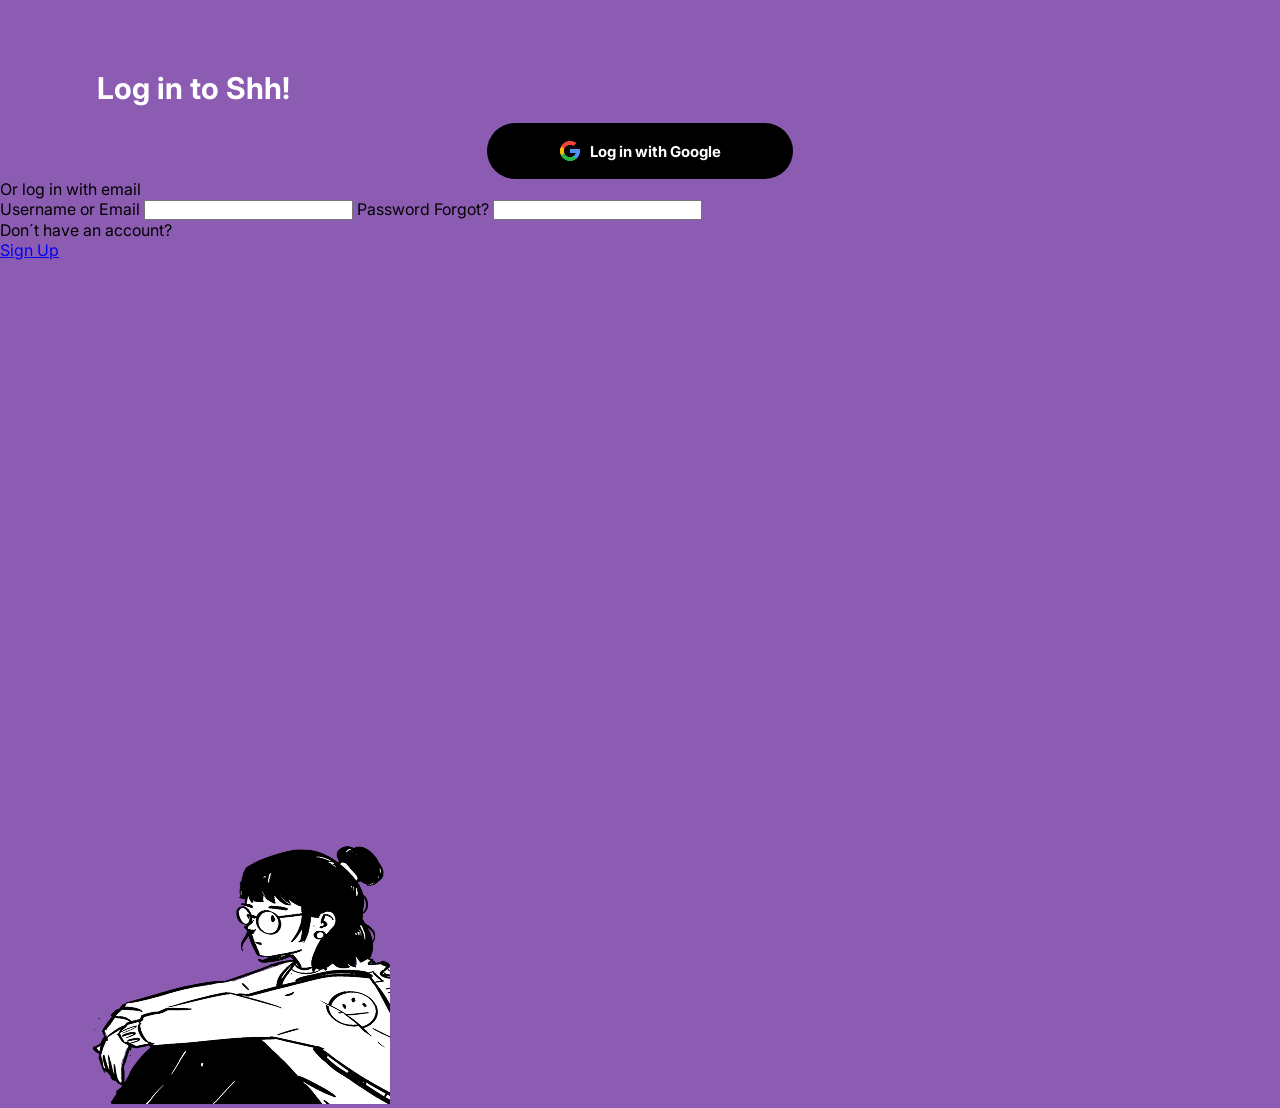
==== views/login.html @ de0ec525 "feat: :sparkles: Menú principal" ====
<!DOCTYPE html>
<html lang="en">
<head>
    <meta charset="UTF-8">
    <link rel="stylesheet" href="../src/css/login.css">
    <meta name="viewport" content="width=device-width, initial-scale=1.0">
    <title>Log In</title>
</head>
<body>
    <header>
        <h1>Log in to Shh!</h1>
        <a href="#"><img src="../src/stora/img/google.png">   Log in with Google</a>
        <p>Or log in with email</p>
    </header>
        
    <main>
        <form>
            <label for="email">Username or Email</label>
                <input type="text" >
            <label for="password">Password    Forgot?</label>
            <input type="password" >
        
        </form>
        <section class="section__form">
            <p>Don´t have an account?</p>
            <a href="views/login.html">Sign Up</a>
        </section>
    </main>
    <footer>
        <img src="../src/stora/img/girl-two.png">
    </footer>
    
</body>
</html>
---- src/css/login.css ----
@import url(variables.css);

*{
    margin: 0;
    padding: 0;
    box-sizing: border-box;
    font-family: "Inter_18pt-Regular";
    
}

body{
    background-color: var(--color-5);
}

header{
    margin-top: 70px;
}

header h1{
    width: 264px;
    color: var(--color-1);
    font-size: 30px;
    font-family: "Inter_28pt-Bold";
    margin-left: 97px;
    
}

header a{
    display: flex;
    position: relative;
    margin: auto;
    background-color: var(--color-3);
    width: 306px;
    height: 56px;
    border-radius: 50px;
    color: var(--color-1);
    text-align: center;
    font-family: "Inter_18pt-Bold";
    font-size: 15px;
    text-decoration: none;
    margin-top: 17px;
    justify-content: center;
    align-items: center;
    gap: 10px;

}
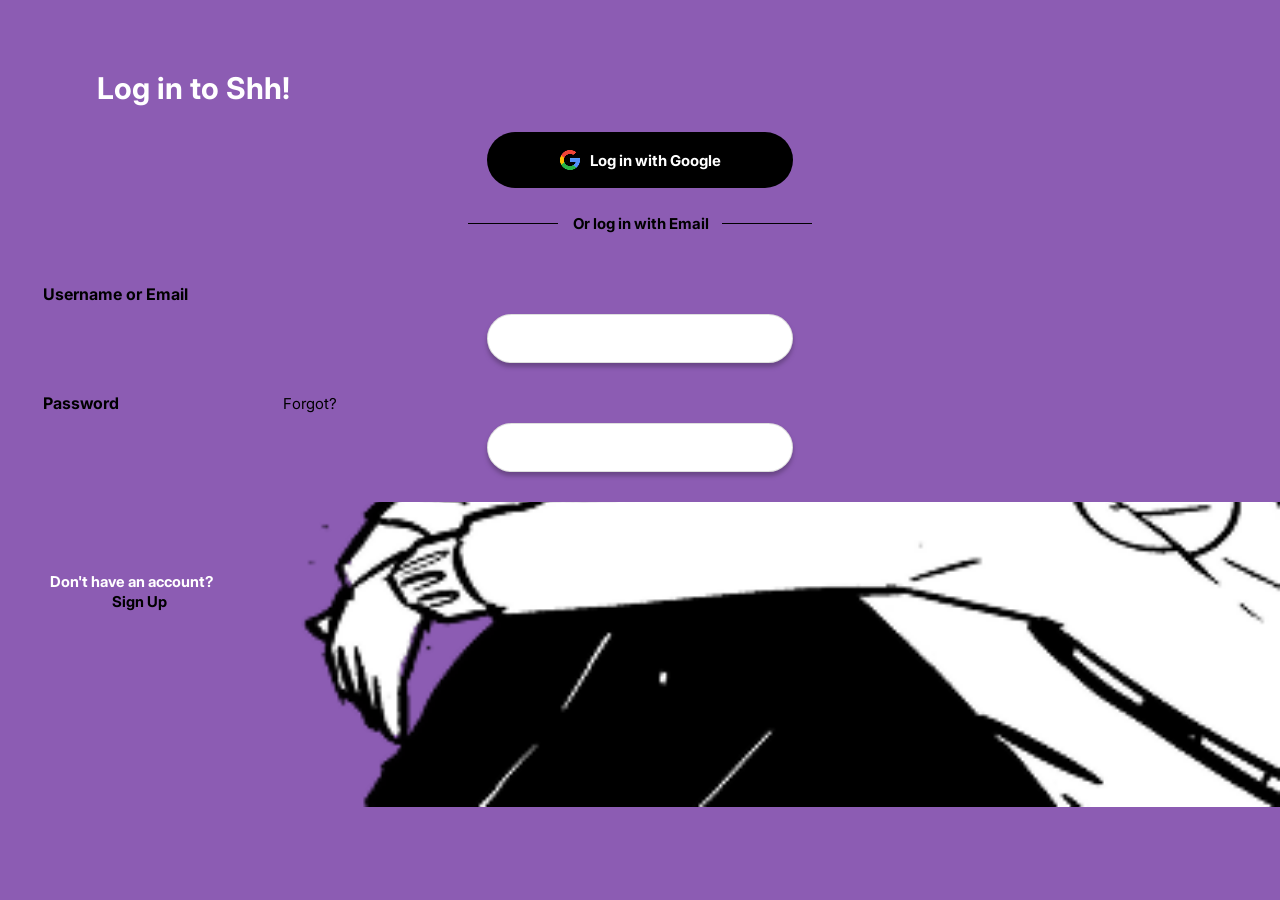
==== commit f659dd47: "feat: :sparkles: Página login terminada" ====
--- a/views/login.html
+++ b/views/login.html
@@ -9,24 +9,25 @@
 <body>
     <header>
         <h1>Log in to Shh!</h1>
-        <a href="#"><img src="../src/stora/img/google.png">   Log in with Google</a>
-        <p>Or log in with email</p>
+        <a href="#"><img src="../src/stora/img/google.png">Log in with Google</a>
+        <p><img src="../src/stora/img/Line.png"> Or log in with Email <img src="../src/stora/img/Line.png"></p>
     </header>
         
     <main>
         <form>
             <label for="email">Username or Email</label>
                 <input type="text" >
-            <label for="password">Password    Forgot?</label>
-            <input type="password" >
+            <label for="password">Password <a href="#">Forgot?</a></label>
+                <input type="password" >
         
         </form>
+        
+    </main>
+    <footer>
         <section class="section__form">
-            <p>Don´t have an account?</p>
+            <p>Don't have an account?</p>
             <a href="views/login.html">Sign Up</a>
         </section>
-    </main>
-    <footer>
         <img src="../src/stora/img/girl-two.png">
     </footer>
     
--- a/src/css/login.css
+++ b/src/css/login.css
@@ -38,10 +38,108 @@
     font-family: "Inter_18pt-Bold";
     font-size: 15px;
     text-decoration: none;
-    margin-top: 17px;
+    margin-top: 26px;
     justify-content: center;
     align-items: center;
     gap: 10px;
 
 }
 
+header p{
+    display: flex;
+    position: relative;
+    margin: auto;
+    color: var(--color-3);
+    text-align: center;
+    font-family: "Inter_18pt-Bold";
+    font-size: 15px;
+    margin-top: 26px;
+    justify-content: center;
+    align-items: center;
+}
+
+header p img:first-child{
+    margin-right: 15px;
+
+}
+
+header p img:last-child{
+    margin-left: 13px;
+
+}
+
+main form{
+    margin-top: 51px;
+}
+
+main form label{
+    display: block;
+    margin-left: 43px;
+    font-family: "Inter_18pt-Bold";
+    color: var(--color-3);
+    
+}
+
+
+main form label a{
+    display: inline;
+    margin-left: 160px;
+    font-family: "Inter_18pt-Regular";
+    color: var(--color-3);
+    text-decoration: none;
+}
+
+
+main form input{
+    display: flex;
+    position: relative;
+    margin: auto;
+    background-color: var(--color-1);
+    width: 306px;
+    height: 49px;
+    border-radius: 50px;
+    text-align: center;
+    font-family: "Inter_18pt-Bold";
+    font-size: 15px;
+    margin-top: 10px;
+    justify-content: center;
+    align-items: center;
+    border: 1px solid var(--color-6);
+    box-shadow:  0px 4px 4px var(--color-7);
+    margin-bottom: 30px;
+}
+
+.section__form p, a{
+    font-family: "Inter_28pt-Bold";
+    font-size: 15px;
+    text-decoration: none;
+}
+
+.section__form p{
+    color: var(--color-1);
+    margin-left: 50px;
+    margin-top: 70px;
+}
+.section__form a{
+    color: var(--color-3);
+    margin-left: 112px;
+    margin-top: 6px;
+}
+
+footer {
+    margin-top: 0;
+    height: 305px;
+    position: relative;
+    overflow: hidden;
+    
+}
+
+footer img {
+    /* background-color: brown; */
+    position: absolute;
+    bottom: 0;
+    width: 100%;
+
+}
+
+
